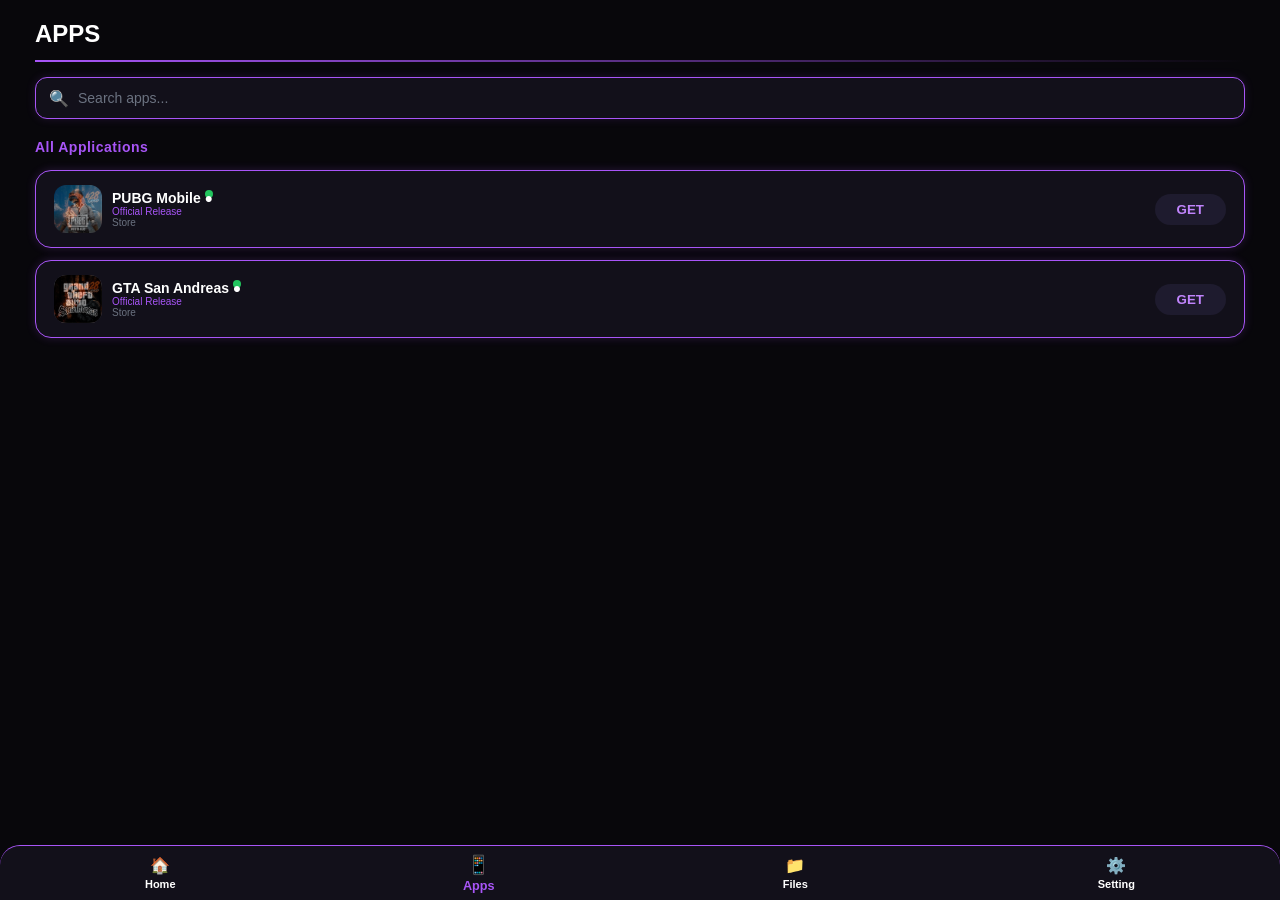
==== apps.html @ 216ba782 "Add files via upload" ====
<!DOCTYPE html>
<html lang="en">
<head>
  <meta charset="UTF-8">
  <meta name="viewport" content="width=device-width, initial-scale=1.0">
  <title>Apps</title>
  <link rel="stylesheet" href="style.css">
</head>
<body>

  <div class="sarmad-page-container">
    <h2>APPS</h2>
    <div class="header-line"></div>

    <!-- ⬇️ سێرچ بار (Search Box) ⬇️ -->
    <div class="search-box">
      <span class="search-icon">🔍</span>
      <input type="text" id="searchInput" onkeyup="searchApps()" placeholder="Search apps...">
    </div>

    <p class="section-title-text">All Applications</p>

    <!-- لستایا ئەپان -->
    <div class="sarmad-details" id="appsList">
      
      <!-- ئەپا 1 -->
      <div class="card app-card">
        <div class="card-info">
          <img src="images/app-icon.png" alt="App Icon" class="card-img">
          <div>
            <h3 class="app-name">PUBG Mobile <span class="green-dot">●</span></h3>
            <p class="card-subtitle">Official Release</p>
            <p class="store-text">Store</p>
          </div>
        </div>
        <a href="#" target="_blank">
          <button class="get-btn">GET</button>
        </a>
      </div>

      <!-- ئەپا 2 -->
      <div class="card app-card">
        <div class="card-info">
          <img src="images/GTA-logo.png" alt="App Icon" class="card-img">
          <div>
            <h3 class="app-name">GTA San Andreas <span class="green-dot">●</span></h3>
            <p class="card-subtitle">Official Release</p>
            <p class="store-text">Store</p>
          </div>
        </div>
        <a href="#" target="_blank">
          <button class="get-btn">GET</button>
        </a>
      </div>

    </div>

  </div>

  <!-- مینیۆیا ژێرێ -->
  <div class="bottom-nav">
    <a href="index.html" class="nav-item">
      <span>🏠</span>
      <span>Home</span>
    </a>
    <a href="apps.html" class="nav-item active">
      <span>📱</span>
      <span>Apps</span>
    </a>
    <a href="files.html" class="nav-item">
      <span>📁</span>
      <span>Files</span>
    </a>
    <a href="settings.html" class="nav-item">
      <span>⚙️</span>
      <span>Setting</span>
    </a>
  </div>

  <!-- ⬇️ سکریپتا سێرچێ (JavaScript) ⬇️ -->
  <script>
    function searchApps() {
      let input = document.getElementById('searchInput').value.toLowerCase();
      let cards = document.getElementsByClassName('app-card');

      for (let i = 0; i < cards.length; i++) {
        let appName = cards[i].querySelector('.app-name').innerText.toLowerCase();
        if (appName.includes(input)) {
          cards[i].style.display = "flex";
        } else {
          cards[i].style.display = "none";
        }
      }
    }
  </script>

</body>
</html>
---- style.css ----
* {
  box-sizing: border-box;
  margin: 0;
  padding: 0;
  font-family: -apple-system, BlinkMacSystemFont, "Segoe UI", Roboto, sans-serif;
}

body {
  background-color: #08070b;
  color: #ffffff;
  padding: 20px;
  padding-bottom: 100px;
}

/* Header */
.header {
  display: flex;
  justify-content: space-between;
  align-items: center;
  margin-bottom: 25px;
}

.logo-title {
  font-size: 28px;
  font-weight: 900;
  letter-spacing: 1px;
}

.profile-img {
  width: 45px;
  height: 45px;
  border-radius: 14px;
  border: 2px solid #a855f7;
  object-fit: cover;
}

/* Sections */
.section {
  margin-bottom: 25px;
}

.section-title {
  font-size: 14px;
  font-weight: 800;
  color: #d1d5db;
  letter-spacing: 1px;
  margin-bottom: 12px;
}

/* VIP Access Card */
.vip-card {
  background: linear-gradient(135deg, #18113c 0%, #0d0a21 100%);
  border: 1px solid #3b2a82;
  border-radius: 20px;
  padding: 20px;
  display: flex;
  justify-content: space-between;
  align-items: center;
  box-shadow: 0 0 15px rgba(88, 28, 135, 0.3);
}

.vip-content {
  display: flex;
  align-items: center;
  gap: 15px;
}

.vip-icon {
  width: 50px;
  height: 50px;
}

.badge {
  font-size: 10px;
  color: #a855f7;
  font-weight: bold;
  letter-spacing: 1px;
}

.vip-info h3 {
  font-size: 16px;
  margin: 2px 0;
}

.vip-info p {
  font-size: 11px;
  color: #9ca3af;
}

.vip-info .price {
  font-size: 10px;
  color: #6b7280;
  margin-top: 4px;
}

.buy-btn {
  background-color: #ffffff;
  color: #000000;
  border: none;
  padding: 8px 20px;
  border-radius: 20px;
  font-weight: bold;
  cursor: pointer;
}

/* App Cards (Featured) */
.app-card {
  background-color: #12101a;
  border-radius: 20px;
  padding: 15px;
  display: flex;
  align-items: center;
  justify-content: space-between;
  margin-bottom: 12px;
}

.border-pink {
  border: 1px solid #e879f9;
  box-shadow: 0 0 10px rgba(232, 121, 249, 0.15);
}

.app-icon {
  width: 55px;
  height: 55px;
  border-radius: 14px;
  object-fit: cover;
}

.app-details {
  flex: 1;
  margin-left: 15px;
}

.app-details h3 {
  font-size: 16px;
  display: flex;
  align-items: center;
  gap: 6px;
}

.green-dot {
  width: 8px;
  height: 8px;
  background-color: #22c55e;
  border-radius: 50%;
  display: inline-block;
}

.sub-title {
  font-size: 10px;
  color: #c084fc;
  font-weight: bold;
  display: block;
  margin-top: 2px;
}

.verified, .store-text {
  font-size: 11px;
  color: #6b7280;
  margin-top: 4px;
}

.get-btn {
  background-color: #1e1b2e;
  color: #c084fc;
  border: none;
  padding: 8px 22px;
  border-radius: 20px;
  font-weight: bold;
  cursor: pointer;
}

/* Bottom Navigation */
.bottom-nav {
  position: fixed;
  bottom: 0;
  left: 0;
  right: 0;
  background-color: #08070b;
  display: flex;
  justify-content: space-around;
  padding: 12px 10px 25px;
  border-top: 1px solid #1f1b2e;
  border-top-left-radius: 25px;
  border-top-right-radius: 25px;
}

.nav-item {
  display: flex;
  flex-direction: column;
  align-items: center;
  color: #6b7280;
  text-decoration: none;
  font-size: 10px;
  font-weight: bold;
  gap: 4px;
}

.active-nav {
  color: #ffffff;
}

.active-nav .nav-icon {
  background-color: rgba(192, 132, 252, 0.15);
  padding: 8px 18px;
  border-radius: 18px;
  color: #c084fc;
}

/* شاشا تاریک یا پشت بۆکسێ */
.custom-modal {
  display: none; /* ل دەستپێکێ نەدیارە */
  position: fixed;
  top: 0;
  left: 0;
  width: 100%;
  height: 100%;
  background-color: rgba(0, 0, 0, 0.8);
  backdrop-filter: blur(5px);
  z-index: 99999;
  justify-content: center;
  align-items: center;
}

/* ناوەڕۆکا بۆکسێ دیزاینکری */
.custom-modal-content {
  background-color: #12101a;
  border: 1px solid #a855f7; /* هێڵا مۆر */
  border-radius: 20px;
  padding: 25px 20px;
  width: 85%;
  max-width: 300px;
  text-align: center;
  box-shadow: 0 0 25px rgba(168, 85, 247, 0.4);
}

/* وێنەیێ ناڤ بۆکسێ */
.modal-icon {
  width: 70px;
  height: 70px;
  border-radius: 16px;
  object-fit: cover;
  margin-bottom: 12px;
  border: 1px solid #3b2a82;
}

.custom-modal-content h3 {
  color: #ffffff;
  font-size: 16px;
  margin-bottom: 5px;
}

.custom-modal-content p {
  color: #9ca3af;
  font-size: 13px;
  margin-bottom: 18px;
}

/* دوکما OK */
.modal-ok-btn {
  background-color: #a855f7;
  color: #ffffff;
  border: none;
  padding: 8px 30px;
  border-radius: 20px;
  font-weight: bold;
  cursor: pointer;
}

/* کەمکرنا پادینگا گشتی دا تەواو بچێتە سەرێ */
.sarmad-page-container {
  padding: 0 15px 20px 15px;
  color: white;
}

/* جێگیرکرنا بەشێ سەرێ (Sticky Top Header) */
.sticky-header {
  position: sticky;
  top: 0;
  background-color: #0b0914; /* هەمان ڕەنگێ باکگراوندا سەرەکی دا ڕوون دیار ببیت */
  padding-top: 15px;
  z-index: 1000; /* دکەڤیتە سەر هەمی کارتێن دی */
}

/* ڕێکخستنا دوکمێ و نڤێسینێ ل کێلەک ئێک یان سەر ئێک */
.header-content {
  display: flex;
  flex-direction: column;
  align-items: flex-start;
  gap: 10px;
}

/* دیزاینا دوکما Back */
.back-btn {
  background-color: #1e1b2e;
  color: #a855f7;
  padding: 6px 14px;
  border-radius: 12px;
  text-decoration: none;
  font-weight: bold;
  font-size: 13px;
  width: max-content;
}

/* نڤێسینا سەرەکی */
.sticky-header h2 {
  color: #ffffff;
  font-size: 18px;
  margin: 0;
  text-align: right;
  width: 100%;
}

/* خەتا مۆر یێ جوداکەر ل ژێر بەشێ سەرێ */
.header-line {
  width: 100%;
  height: 2px;
  background: linear-gradient(90deg, #a855f7, transparent);
  margin-top: 12px;
  margin-bottom: 15px;
}

/* دیزاینا کارتا باریک و مۆر (Sarmad Page Card) */
.sarmad-details .card {
  display: flex;
  justify-content: space-between;
  align-items: center;
  direction: ltr; /* ڕێزبەندی لە چەپەوە بۆ ڕاست */
  
  /* دیزاینا لاکێشەیی و باریک */
  background-color: #12101a;
  border: 1.5px solid #a855f7; /* چوارچێوەیا مۆر */
  border-radius: 16px;       /* لاڕووت کردنی لێوارەکان */
  padding: 14px 18px;         /* کەمکردنەوەیا پانی و بەرزی دا باریک بیت */
  margin-bottom: 12px;
  
  /* کاریگەرییا درەوشانەوەیا مۆر (Glow Effect) */
  box-shadow: 0 0 10px rgba(168, 85, 247, 0.2);
}

/* بچووککردنەوەی ئایکۆنەکە دا لەگەڵ کارتە باریکەکە بگونجێت */
.sarmad-details .card-img {
  width: 40px;
  height: 40px;
  border-radius: 10px;
  object-fit: cover;
}

/* ڕێکخستنی ناڤ و دەقەکان */
.sarmad-details .card-info {
  display: flex;
  align-items: center;
  gap: 10px;
  text-align: left;
}

.sarmad-details .card-info h3 {
  font-size: 14px;
  margin: 0;
  color: #ffffff;
}

.sarmad-details .card-subtitle {
  font-size: 10px;
  color: #a855f7;
  margin: 1px 0;
}

.sarmad-details .card-info p {
  font-size: 10px;
  margin: 0;
}

.section-title-text {
  color: #a855f7;
  font-size: 14px;
  font-weight: bold;
  margin: 0 0 15px 0;
  text-align: left;
  letter-spacing: 0.5px;
}

/* Styling for Settings Page Items */
.settings-list {
  display: flex;
  flex-direction: column;
  gap: 10px;
}

.setting-item {
  background-color: #12101a;
  border: 1.5px solid #a855f7;
  border-radius: 14px;
  padding: 10px 14px;
  display: flex;
  justify-content: space-between;
  align-items: center;
  direction: ltr;
  box-shadow: 0 0 10px rgba(168, 85, 247, 0.15);
}

.item-info {
  display: flex;
  align-items: center;
  gap: 10px;
  font-size: 14px;
  font-weight: 600;
  color: #ffffff;
}

.item-icon {
  font-size: 18px;
}

/* Developer Info Box */
.developer-box {
  background-color: #12101a;
  border: 1.5px solid #a855f7;
  border-radius: 16px;
  padding: 16px;
  box-shadow: 0 0 12px rgba(168, 85, 247, 0.2);
  direction: ltr;
  text-align: left;
}

.developer-box h3 {
  margin: 0;
  font-size: 12px;
  color: #a855f7;
  text-transform: uppercase;
  letter-spacing: 1px;
}

.dev-name {
  margin: 4px 0 8px 0;
  font-size: 18px;
  font-weight: bold;
  color: #ffffff;
}

.dev-desc {
  margin: 0;
  font-size: 12px;
  color: #9ca3af;
  line-height: 1.5;
}

/* مینیۆیا ژێرێ */
.bottom-nav {
  position: fixed;
  bottom: 0;
  left: 0;
  width: 100%;
  background-color: #12101a;
  border-top: 1.5px solid #a855f7;
  border-top-left-radius: 20px;
  border-top-right-radius: 20px;
  display: flex;
  justify-content: space-around;
  align-items: center;
  padding: 10px 0;
  z-index: 9999;
}

/* دوکمێن ئاسایی (نەچالاک): هەردەم ل ناڤەڕاستێ و ستوونی نە */
.nav-item {
  display: flex;
  flex-direction: column; /* هەردەم ئایکۆن ل سەر و نڤێسین ل بنە */
  align-items: center;
  justify-content: center;
  color: #ffffff;
  text-decoration: none;
  font-size: 11px;
  font-weight: 600;
  gap: 3px;
  transition: transform 0.2s ease, color 0.2s ease; /* بۆ دروستکرنا جوولەیا نەرم */
}

.nav-item span:first-child {
  font-size: 16px;
}

/* دوکما چالاک (Active): ل ناڤەڕاستێ دەمێنێت، بەلێ ڕەنگ مۆر دبیت و کەمەکێ مەزنتر (Zoom In) دبیت */
.nav-item.active {
  color: #a855f7; /* ڕەنگێ مۆر */
  transform: scale(1.15); /* کەمەکێ مەزنتر دکەت ب بێ ئەوەی بچیتە ڕەخان */
}

.nav-item.active span {
  color: #a855f7;
}

/* Search Box Styles */
.search-box {
  position: relative;
  width: 100%;
  margin: 15px 0 20px 0;
  display: flex;
  align-items: center;
}

.search-box input {
  width: 100%;
  padding: 12px 16px 12px 42px; /* مەسافا ئایکۆنێ سێرچێ */
  background-color: #12101a;
  border: 1.5px solid #a855f7;
  border-radius: 12px;
  color: #ffffff;
  font-size: 14px;
  outline: none;
  box-shadow: 0 0 10px rgba(168, 85, 247, 0.15);
  transition: all 0.3s ease;
}

.search-box input:focus {
  border-color: #c084fc;
  box-shadow: 0 0 15px rgba(168, 85, 247, 0.35);
}

.search-box input::placeholder {
  color: #6b7280;
}

.search-icon {
  position: absolute;
  left: 14px;
  font-size: 16px;
  pointer-events: none;
}

/* ئەڤ کۆدە هەمی وێنێن ناڤ کارتان کۆنترۆڵ دکەت */
.card img, 
.file-card img, 
.app-card img {
  width: 48px !important;
  height: 48px !important;
  max-width: 48px !important;
  max-height: 48px !important;
  border-radius: 12px !important;
  object-fit: cover !important;
  flex-shrink: 0 !important;
}
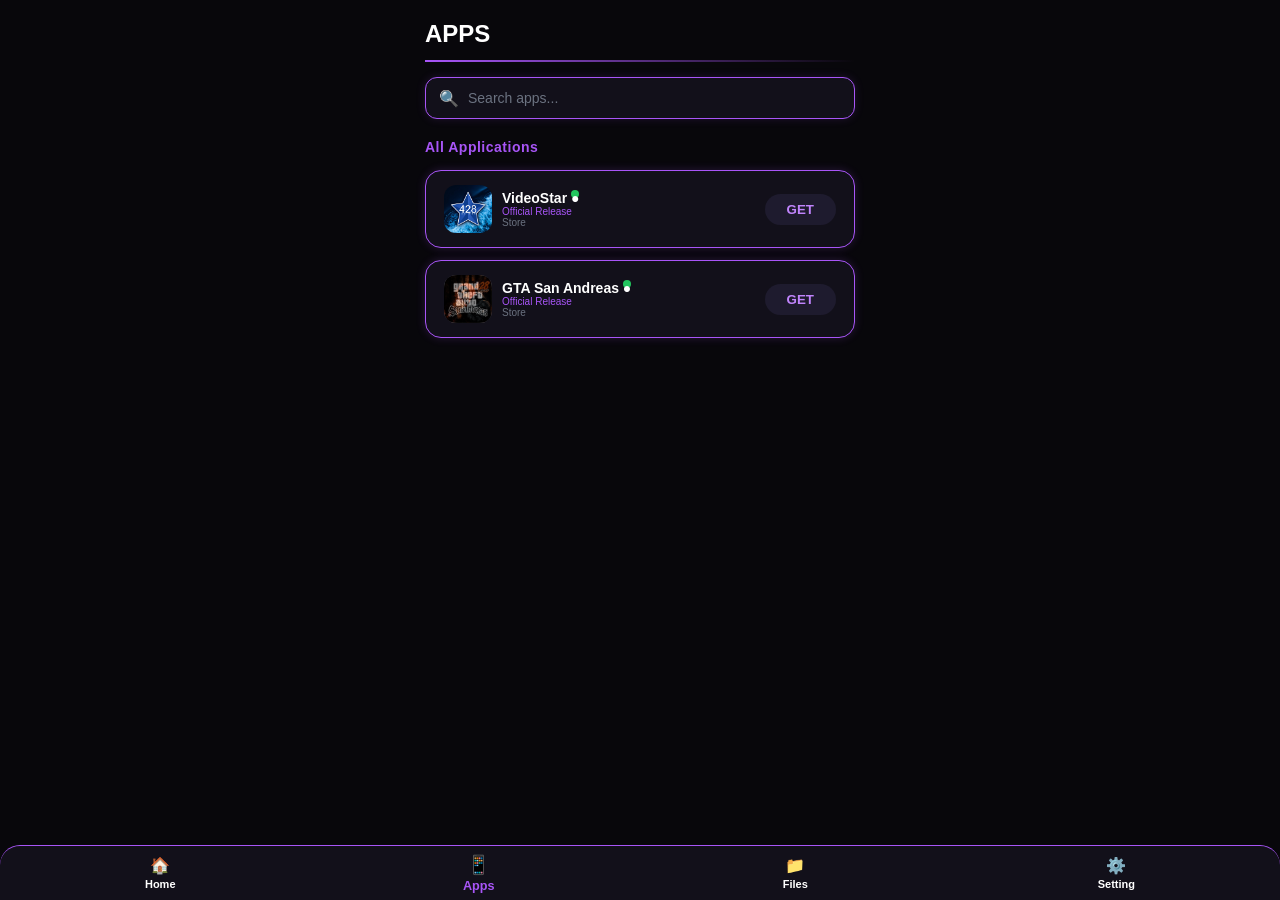
==== commit 7ec2535e: "Add files via upload" ====
--- a/apps.html
+++ b/apps.html
@@ -26,14 +26,14 @@
       <!-- ئەپا 1 -->
       <div class="card app-card">
         <div class="card-info">
-          <img src="images/app-icon.png" alt="App Icon" class="card-img">
+          <img src="images/cert-logo.png" alt="App Icon" class="card-img">
           <div>
-            <h3 class="app-name">PUBG Mobile <span class="green-dot">●</span></h3>
+            <h3 class="app-name">VideoStar <span class="green-dot">●</span></h3>
             <p class="card-subtitle">Official Release</p>
             <p class="store-text">Store</p>
           </div>
         </div>
-        <a href="#" target="_blank">
+        <a href="itms-services://?action=download-manifest&url=https://www.installonair.com/storage/ipaz/sq2zEA/sq2zEA.plist" target="_blank">
           <button class="get-btn">GET</button>
         </a>
       </div>
--- a/style.css
+++ b/style.css
@@ -276,9 +276,9 @@
 /* جێگیرکرنا بەشێ سەرێ (Sticky Top Header) */
 .sticky-header {
   position: sticky;
-  top: 0;
+  top: 1;
   background-color: #0b0914; /* هەمان ڕەنگێ باکگراوندا سەرەکی دا ڕوون دیار ببیت */
-  padding-top: 15px;
+  padding-top: 18px;
   z-index: 1000; /* دکەڤیتە سەر هەمی کارتێن دی */
 }
 
@@ -539,4 +539,50 @@
   border-radius: 12px !important;
   object-fit: cover !important;
   flex-shrink: 0 !important;
+}
+
+/* پڕکرنا تەڤایا پانییا شاشێ بۆ هەمی بۆکسان */
+.app-card, .vip-card {
+  width: 100% !important;      /* دکەتە تەماما پانییا شاشێ */
+  max-width: 100% !important;  /* ڕێگریێ ل کورتکرنا وێ دکەت */
+  box-sizing: border-box;
+}
+
+/* پڕکرنا تەماما شاشێ و ژێبرنا ڤالاھییێن لایان تنێ بۆ پەڕەیا sarmad.html */
+.sarmad-page-container {
+  width: 100% !important;
+  max-width: 100% !important;
+  padding: 0 10px !important; /* کەمکرنا پادینگا لایان دا بۆکس مەزن ببن */
+  box-sizing: border-box;
+}
+
+/* بۆکسێن مۆر ل ڤێ پەڕەی شاشێ ب تەمامی پڕ بکەن */
+.sarmad-details .card {
+  width: 100% !important;
+  box-sizing: border-box;
+}
+
+/* درێژاهیا خەتا مۆر و سەدەرا Back تا تەماما شاشێ بن */
+.sticky-header, .header-line, .header-content {
+  width: 100% !important;
+  box-sizing: border-box;
+}
+
+/* چارەسەرا دا بڕڕ پشکێن sarmad.html شاشێ ب تەمامی پڕ بکەن ب بێ ڤالاھی */
+body:has(.sarmad-page-container), body:has(.sarmad-details) {
+  padding-left: 4px !important;
+  padding-right: 4px !important;
+}
+
+/* کۆنترۆلکرنا پانییا sarmad.html بە لایان کێمەکێ ڤالاھییەکا جوان هەبیت */
+.sarmad-page-container, .sarmad-details {
+  width: 100% !important;        /* شاشێ بڕڕ پڕ ناکەت، بەلکو ۹٢٪ دگرت */
+  max-width: 450px !important;  /* سنورەکێ دانایە دا گەلەک مەزن نەبت ل سەر شاشێن گەورە */
+  margin: 0 auto !important;    /* دکەتە ناڤەڕاست */
+  box-sizing: border-box;
+}
+
+.sarmad-details .card, .sticky-header {
+  width: 100% !important;
+  box-sizing: border-box;
 }
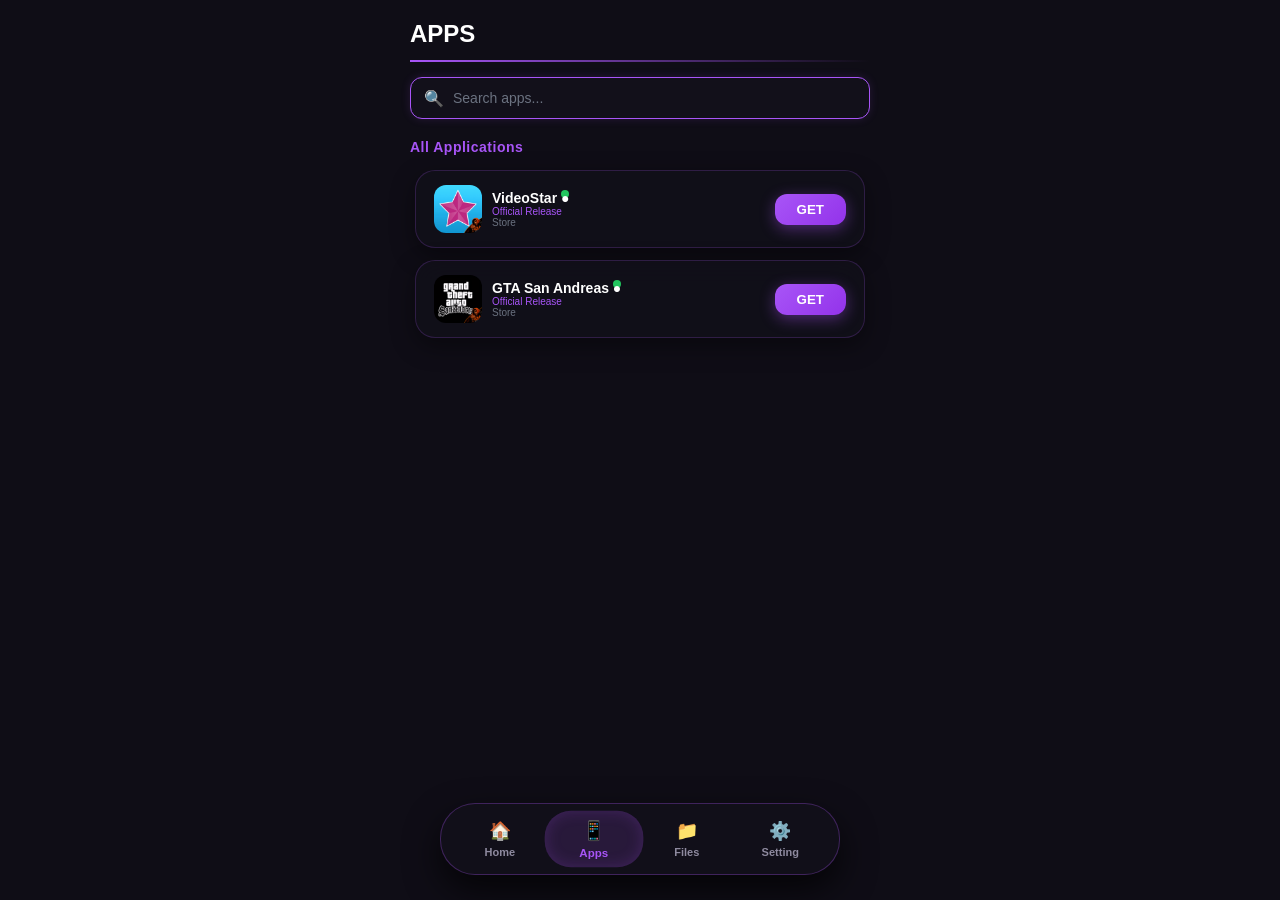
==== commit 22e21354: "Add files via upload" ====
--- a/apps.html
+++ b/apps.html
@@ -94,5 +94,21 @@
     }
   </script>
 
+  <script>
+  // دەستنیشانکرنا لاپەڕەیا نها و چالاککرنا دوگما وێ
+  document.addEventListener("DOMContentLoaded", function() {
+    let currentPage = window.location.pathname.split("/").pop();
+    if (currentPage === "") currentPage = "index.html"; // ئەگەر ماڵپەڕ ل سەر هۆستێ سەرەکی بیت
+
+    let navItems = document.querySelectorAll(".bottom-nav .nav-item");
+    navItems.forEach(item => {
+      let href = item.getAttribute("href");
+      if (href === currentPage) {
+        item.classList.add("active");
+      }
+    });
+  });
+  </script>
+
 </body>
 </html>
--- a/style.css
+++ b/style.css
@@ -269,7 +269,7 @@
 
 /* کەمکرنا پادینگا گشتی دا تەواو بچێتە سەرێ */
 .sarmad-page-container {
-  padding: 0 15px 20px 15px;
+  padding: 0 20px 25px 20px;
   color: white;
 }
 
@@ -278,7 +278,7 @@
   position: sticky;
   top: 1;
   background-color: #0b0914; /* هەمان ڕەنگێ باکگراوندا سەرەکی دا ڕوون دیار ببیت */
-  padding-top: 18px;
+  padding-top: 20px;
   z-index: 1000; /* دکەڤیتە سەر هەمی کارتێن دی */
 }
 
@@ -445,45 +445,53 @@
   line-height: 1.5;
 }
 
-/* مینیۆیا ژێرێ */
 .bottom-nav {
   position: fixed;
-  bottom: 0;
-  left: 0;
-  width: 100%;
-  background-color: #12101a;
-  border-top: 1.5px solid #a855f7;
-  border-top-left-radius: 20px;
-  border-top-right-radius: 20px;
+  bottom: 25px;
+  left: 50%;
+  transform: translateX(-50%);
+  width: 90%;
+  max-width: 400px;
+  background: rgba(18, 16, 26, 0.9);
+  backdrop-filter: blur(15px);
+  -webkit-backdrop-filter: blur(15px);
   display: flex;
   justify-content: space-around;
   align-items: center;
-  padding: 10px 0;
+  padding: 8px 12px;
+  border-radius: 35px;
+  border: 1px solid rgba(168, 85, 247, 0.3);
+  box-shadow: 0 15px 35px rgba(0, 0, 0, 0.7);
   z-index: 9999;
-}
-
-/* دوکمێن ئاسایی (نەچالاک): هەردەم ل ناڤەڕاستێ و ستوونی نە */
+  box-sizing: border-box;
+}
+
 .nav-item {
   display: flex;
-  flex-direction: column; /* هەردەم ئایکۆن ل سەر و نڤێسین ل بنە */
+  flex-direction: column;
   align-items: center;
   justify-content: center;
-  color: #ffffff;
+  color: #8e8a9f;
   text-decoration: none;
   font-size: 11px;
   font-weight: 600;
-  gap: 3px;
-  transition: transform 0.2s ease, color 0.2s ease; /* بۆ دروستکرنا جوولەیا نەرم */
+  padding: 8px 14px;
+  border-radius: 25px;
+  gap: 4px;
+  transition: all 0.3s ease;
+  flex: 1;
 }
 
 .nav-item span:first-child {
-  font-size: 16px;
-}
-
-/* دوکما چالاک (Active): ل ناڤەڕاستێ دەمێنێت، بەلێ ڕەنگ مۆر دبیت و کەمەکێ مەزنتر (Zoom In) دبیت */
+  font-size: 18px;
+}
+
+/* دەمێ تو ل سەر لاپەڕەی دبی، ئەڤە چالاک دبيت */
 .nav-item.active {
-  color: #a855f7; /* ڕەنگێ مۆر */
-  transform: scale(1.15); /* کەمەکێ مەزنتر دکەت ب بێ ئەوەی بچیتە ڕەخان */
+  color: #a855f7;
+  background: rgba(168, 85, 247, 0.15);
+  box-shadow: inset 0 0 15px rgba(168, 85, 247, 0.2);
+  transform: scale(1.05);
 }
 
 .nav-item.active span {
@@ -585,4 +593,77 @@
 .sarmad-details .card, .sticky-header {
   width: 100% !important;
   box-sizing: border-box;
+}
+
+/* دیزاینا مینیۆیا فلتەرێ (All, Apps, Games) */
+.filter-menu {
+  display: flex;
+  gap: 10px;
+  margin-bottom: 20px;
+}
+
+.filter-btn {
+  background-color: #12101a;
+  color: #9ca3af;
+  border: 1.5px solid #3b2a82;
+  padding: 8px 18px;
+  border-radius: 14px;
+  font-weight: bold;
+  font-size: 12px;
+  cursor: pointer;
+  transition: all 0.3s ease;
+}
+
+.filter-btn:hover {
+  border-color: #a855f7;
+  color: #ffffff;
+}
+
+.filter-btn.active {
+  background-color: #a855f7;
+  color: #ffffff;
+  border-color: #a855f7;
+  box-shadow: 0 0 10px rgba(168, 85, 247, 0.4);
+}
+
+/* تنێ ڕەنگ و شێوازێ باکگراوند و کارتان بێ دەستکاریکرنا قەبارە و جهێن وان */
+body {
+  background-color: #0f0d16 !important;
+  color: #ffffff !important;
+  padding-bottom: 80px; /* تنێ بۆ هندێ کو مینیۆیا ژێرێ نەبێتە دەستدرێژی لسەر نڤیسارێن ژێر */
+}
+
+/* کارت بێ گۆڕینا قەبارێ وان، تنێ ڕەنگ و شوشەیی (Glassmorphism) */
+.card {
+  background: rgba(18, 16, 26, 0.75) !important;
+  backdrop-filter: blur(15px);
+  -webkit-backdrop-filter: blur(15px);
+  border: 1px solid rgba(168, 85, 247, 0.2) !important;
+  border-radius: 20px !important;
+  box-shadow: 0 8px 25px rgba(0, 0, 0, 0.4) !important;
+}
+
+.card:hover {
+  border-color: rgba(168, 85, 247, 0.5) !important;
+}
+
+/* دوگمەیێن GET یان BUY ب شێوازەکێ جوان و بێ گۆڕینا قەبارەی */
+.get-btn, .buy-btn {
+  background: linear-gradient(135deg, #a855f7, #9333ea) !important;
+  color: white !important;
+  border: none !important;
+  border-radius: 12px !important;
+  box-shadow: 0 4px 15px rgba(168, 85, 247, 0.4) !important;
+}
+
+.get-btn:active {
+  transform: scale(0.95);
+}
+
+/* ئینانا قەبارێ لاپەڕێ سارمەد بۆ سەر هەمان قەبارێ گشتی و یەکسان */
+.container, .main-wrapper, body > div:first-child {
+  width: 100% !important;
+  max-width: 480px !important; /* قەبارێ ئاسایی یێ تەلەفۆنێ یان لاپەڕێن تە */
+  margin: 0 auto !important;
+  box-sizing: border-box !important;
 }
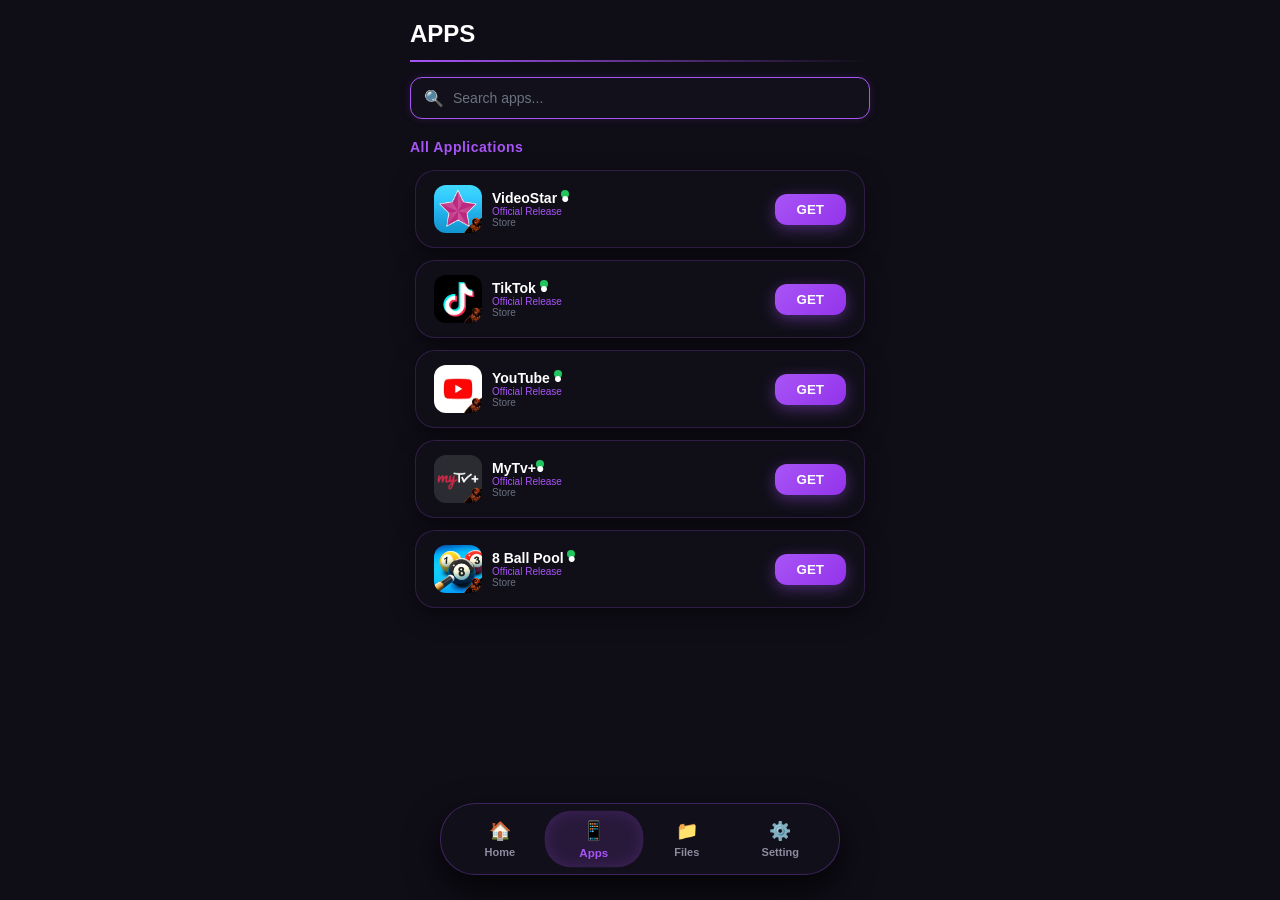
==== commit c6bff5b9: "Add files via upload" ====
--- a/apps.html
+++ b/apps.html
@@ -38,12 +38,54 @@
         </a>
       </div>
 
+      <div class="card app-card">
+        <div class="card-info">
+          <img src="images/esign2-logo.png" alt="App Icon" class="card-img">
+          <div>
+            <h3 class="app-name">TikTok <span class="green-dot">●</span></h3>
+            <p class="card-subtitle">Official Release</p>
+            <p class="store-text">Store</p>
+          </div>
+        </div>
+        <a href="#" target="_blank">
+          <button class="get-btn">GET</button>
+        </a>
+      </div>
+
       <!-- ئەپا 2 -->
       <div class="card app-card">
         <div class="card-info">
-          <img src="images/GTA-logo.png" alt="App Icon" class="card-img">
+          <img src="images/scarlet-logo.png" alt="App Icon" class="card-img">
           <div>
-            <h3 class="app-name">GTA San Andreas <span class="green-dot">●</span></h3>
+            <h3 class="app-name">YouTube <span class="green-dot">●</span></h3>
+            <p class="card-subtitle">Official Release</p>
+            <p class="store-text">Store</p>
+          </div>
+        </div>
+        <a href="#" target="_blank">
+          <button class="get-btn">GET</button>
+        </a>
+      </div>
+
+      <div class="card app-card">
+        <div class="card-info">
+          <img src="images/mytv.png" alt="App Icon" class="card-img">
+          <div>
+            <h3 class="app-name">MyTv+<span class="green-dot">●</span></h3>
+            <p class="card-subtitle">Official Release</p>
+            <p class="store-text">Store</p>
+          </div>
+        </div>
+        <a href="#" target="_blank">
+          <button class="get-btn">GET</button>
+        </a>
+      </div>
+
+      <div class="card app-card">
+        <div class="card-info">
+          <img src="images/troll-logo.png" alt="App Icon" class="card-img">
+          <div>
+            <h3 class="app-name">8 Ball Pool <span class="green-dot">●</span></h3>
             <p class="card-subtitle">Official Release</p>
             <p class="store-text">Store</p>
           </div>
